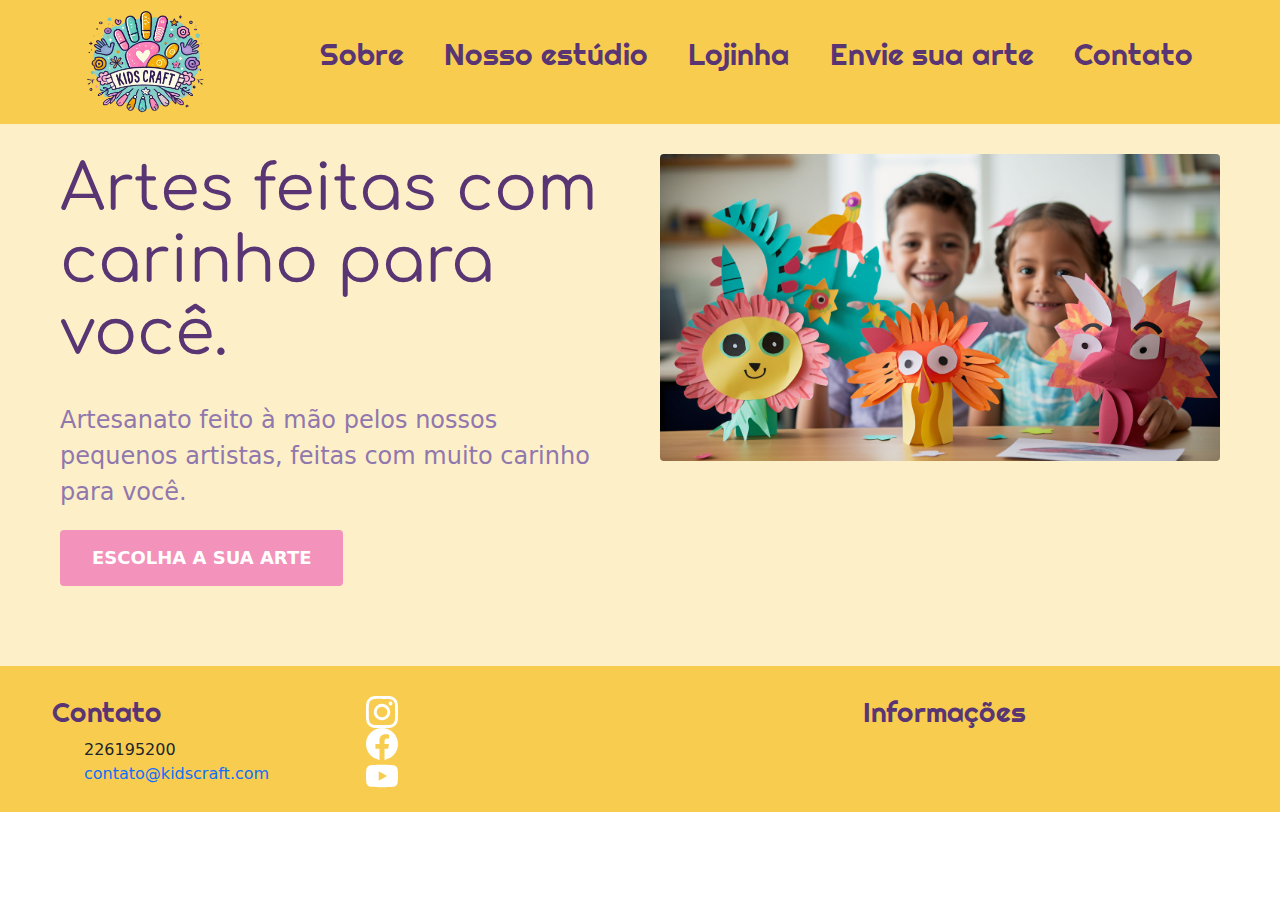
==== index.html @ 150df07a "form conf global e estilos" ====
<!DOCTYPE html>
<html lang="en">

<head>
  <meta charset="UTF-8">
  <meta name="viewport" content="width=device-width, initial-scale=1.0">
  <title>::: Kids Craft :::</title>
  <meta name="description" content="Site da Loja Kids Craft">
  <link rel="shortcut icon" href="img/favicon.ico" type="image/x-icon">
  <link rel="stylesheet" href="css/style.css">
  <!-- Fontes do google -->
  <link rel="preconnect" href="https://fonts.googleapis.com">
  <link rel="preconnect" href="https://fonts.gstatic.com" crossorigin>
  <link rel="preconnect" href="https://fonts.gstatic.com" crossorigin>
  <link href="https://fonts.googleapis.com/css2?family=Comfortaa:wght@300..700&family=Righteous&display=swap" rel="stylesheet">
  <!-- Bootstrap -->
  <link href="https://cdn.jsdelivr.net/npm/bootstrap@5.3.3/dist/css/bootstrap.min.css" rel="stylesheet" integrity="sha384-QWTKZyjpPEjISv5WaRU9OFeRpok6YctnYmDr5pNlyT2bRjXh0JMhjY6hW+ALEwIH" crossorigin="anonymous">

</head>

<body>
  <header class="header-bg">
    <div class="header">
      <a href="./">
        <img src="img/logokidscraft.png" alt="Kids Craft">
      </a>
      <nav aria-label="navegacao">
        <ul class="header-menu font-1">
          <li><a href="sobre.html">Sobre</a></li>
          <li><a href="sobre.html">Nosso estúdio</a></li>
          <li><a href="artesanatos.html">Lojinha</a></li>
          <li><a href="pedidos.html">Envie sua arte</a></li>
          <li><a href="contato.html">Contato</a></li>
        </ul>
      </nav>
    </div>
  </header>
  <main class="home-bg">
    <div class="home">
      <div class="home-conteudo">
        <h1>Artes feitas com carinho para você.</h1>
        <p>Artesanato feito à mão pelos nossos pequenos artistas, feitas com muito carinho para você.</p>
        <a href="artesanatos.html">Escolha a sua arte</a>
      </div>
      <img src="img/crafts-for-kids.jpg" alt=" Crafts by kids">
    </div>
  </main>

  <footer class="footer-bg">
    <div class="footer container">
      <!-- <img src="img/logokidscraft.png" alt="Logo KidsCraft"> -->
      <div class="footer-contato">
        <h3 class="font-1">Contato</h3>
        <ul>
          <li><a href="tel:+351226195200"></a>226195200</li>
          <li><a href="mailto:contato@kidscraft.com">contato@kidscraft.com</a></li>
        </ul>
      </div>
      <div class="footer-redes">
        <a href="#">
          <img src="img/instagram.svg" alt="Instagram">
        </a>
        <a href="#">
          <img src="img/facebook.svg" alt="Facebook">
        </a>
        <a href="#">
          <img src="img/youtube.svg" alt="youtube">
        </a>
      </div>
      <div class="footer-informações">
        <h3 class="font-1">Informações</h3>
        <nav>
          <ul>
            <li></li>
          </ul>
        </nav>
      </div>
    </div>
  </footer>
</body>

</html>
---- css/style.css ----
@import 'global/header.css';
@import 'global/global.css';
@import 'global/footer.css';

img {
  max-width: 100%;
  display: block;
  border-radius: 4px;
}

.home-bg,
.formulario-bg {
  background: #fdf0c8;
  color: #593574;
  padding-top: 30px;
}

.home,
.formulario {
  display: grid;
  /* fr ditribui o espaço que sobra */
  grid-template-columns: 6fr 6fr;
  gap: 0 40px;
  /*somar os paddings*/
  box-sizing: border-box;
  /*container de 1200px*/
  max-width: 1200px;
  padding-left: 20px;
  padding-right: 20px;
  /*itens sempre alinhados ao centro independente do tamanho da página*/
  margin-left: auto;
  margin-right: auto;
}

/*alinhando o texto ao lado da imagem da home para baixo*/
.home-conteudo {
  align-self: end;
  padding-bottom: 80px;
}

.home h1,
.formulario h1 {
  margin-bottom: 32px;
  font-size: 64px;
  line-height: 1.125;
  font-family: 'Comfortaa', serif;
  font-optical-sizing: auto;
  font-weight: 400;
  font-style: normal;
}

.home p,
.formulario p {
  margin-bottom: 20px;
  font-size: 24px;
  line-height: 1.5;
  color: #9077ad;
}

.home a,
.formulario .b-rosa {
  display: inline-block;
  padding: 16px 32px;
  background: #f392ba;
  color: #ffffff;
  border-radius: 4px;
  text-transform: uppercase;
  font-size: 18px;
  line-height: 1.33;
  font-weight: bold;
  border-style: none;
}

.home a:hover,
.formulario .b-rosa:hover {
  background: linear-gradient(#fd81b9, #df6499);
}

.contato-formulario {
  padding: 60px;
  /* box-shadow: 0 1px 2px rgba(0, 0, 0, 0.1); */
}

.contato-formulario {
  border-radius: 6px;
  background: #ffffff;
  padding: 20px;
  border: 2px solid #f392ba;
}
.formulario {
  padding-bottom: 30px;
}

@media (max-width: 800px) {
  .formulario {
    grid-template-columns: 1fr;
  }
}
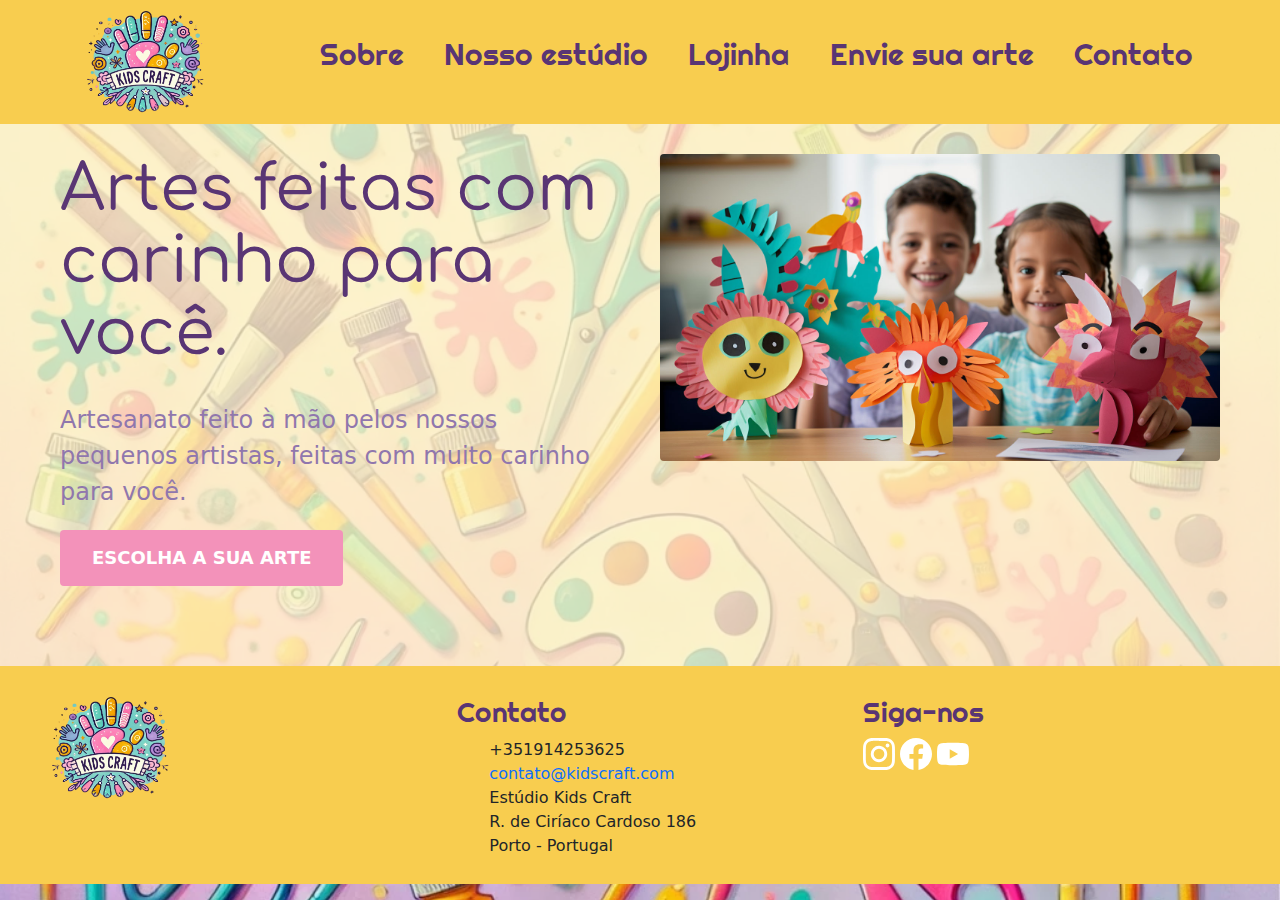
==== commit 8de6f521: "atualizacao bg e estilos" ====
--- a/index.html
+++ b/index.html
@@ -29,7 +29,7 @@
           <li><a href="sobre.html">Sobre</a></li>
           <li><a href="sobre.html">Nosso estúdio</a></li>
           <li><a href="artesanatos.html">Lojinha</a></li>
-          <li><a href="pedidos.html">Envie sua arte</a></li>
+          <li><a href="enviesuaarte.html">Envie sua arte</a></li>
           <li><a href="contato.html">Contato</a></li>
         </ul>
       </nav>
@@ -48,32 +48,33 @@
 
   <footer class="footer-bg">
     <div class="footer container">
-      <!-- <img src="img/logokidscraft.png" alt="Logo KidsCraft"> -->
+      <a href="./">
+        <img src="img/logokidscraft.png" alt="Kids Craft">
+      </a>
       <div class="footer-contato">
         <h3 class="font-1">Contato</h3>
         <ul>
-          <li><a href="tel:+351226195200"></a>226195200</li>
+          <li><a href="tel:+351226195200"></a>+351914253625</li>
           <li><a href="mailto:contato@kidscraft.com">contato@kidscraft.com</a></li>
+          <li>Estúdio Kids Craft</li>
+          <li>R. de Ciríaco Cardoso 186</li>
+          <li>Porto - Portugal</li>
         </ul>
       </div>
-      <div class="footer-redes">
-        <a href="#">
-          <img src="img/instagram.svg" alt="Instagram">
-        </a>
-        <a href="#">
-          <img src="img/facebook.svg" alt="Facebook">
-        </a>
-        <a href="#">
-          <img src="img/youtube.svg" alt="youtube">
-        </a>
-      </div>
+
       <div class="footer-informações">
-        <h3 class="font-1">Informações</h3>
-        <nav>
-          <ul>
-            <li></li>
-          </ul>
-        </nav>
+        <h3 class="font-1">Siga-nos</h3>
+        <div class="footer-redes">
+          <a href="#">
+            <img src="img/instagram.svg" alt="Instagram">
+          </a>
+          <a href="#">
+            <img src="img/facebook.svg" alt="Facebook">
+          </a>
+          <a href="#">
+            <img src="img/youtube.svg" alt="youtube">
+          </a>
+        </div>
       </div>
     </div>
   </footer>
--- a/css/style.css
+++ b/css/style.css
@@ -2,7 +2,13 @@
 @import 'global/global.css';
 @import 'global/footer.css';
 
-img {
+.footer .container img {
+  width: 117px;
+  height: 104px;
+}
+
+.home img,
+.formulario-conteudo img {
   max-width: 100%;
   display: block;
   border-radius: 4px;
@@ -10,7 +16,9 @@
 
 .home-bg,
 .formulario-bg {
-  background: #fdf0c8;
+  /* background: #fdf0c8; */
+  background-color: rgba(253, 240, 200, 0.8);
+  /* background: url(/img/bgs/bg-body.png) ; */
   color: #593574;
   padding-top: 30px;
 }
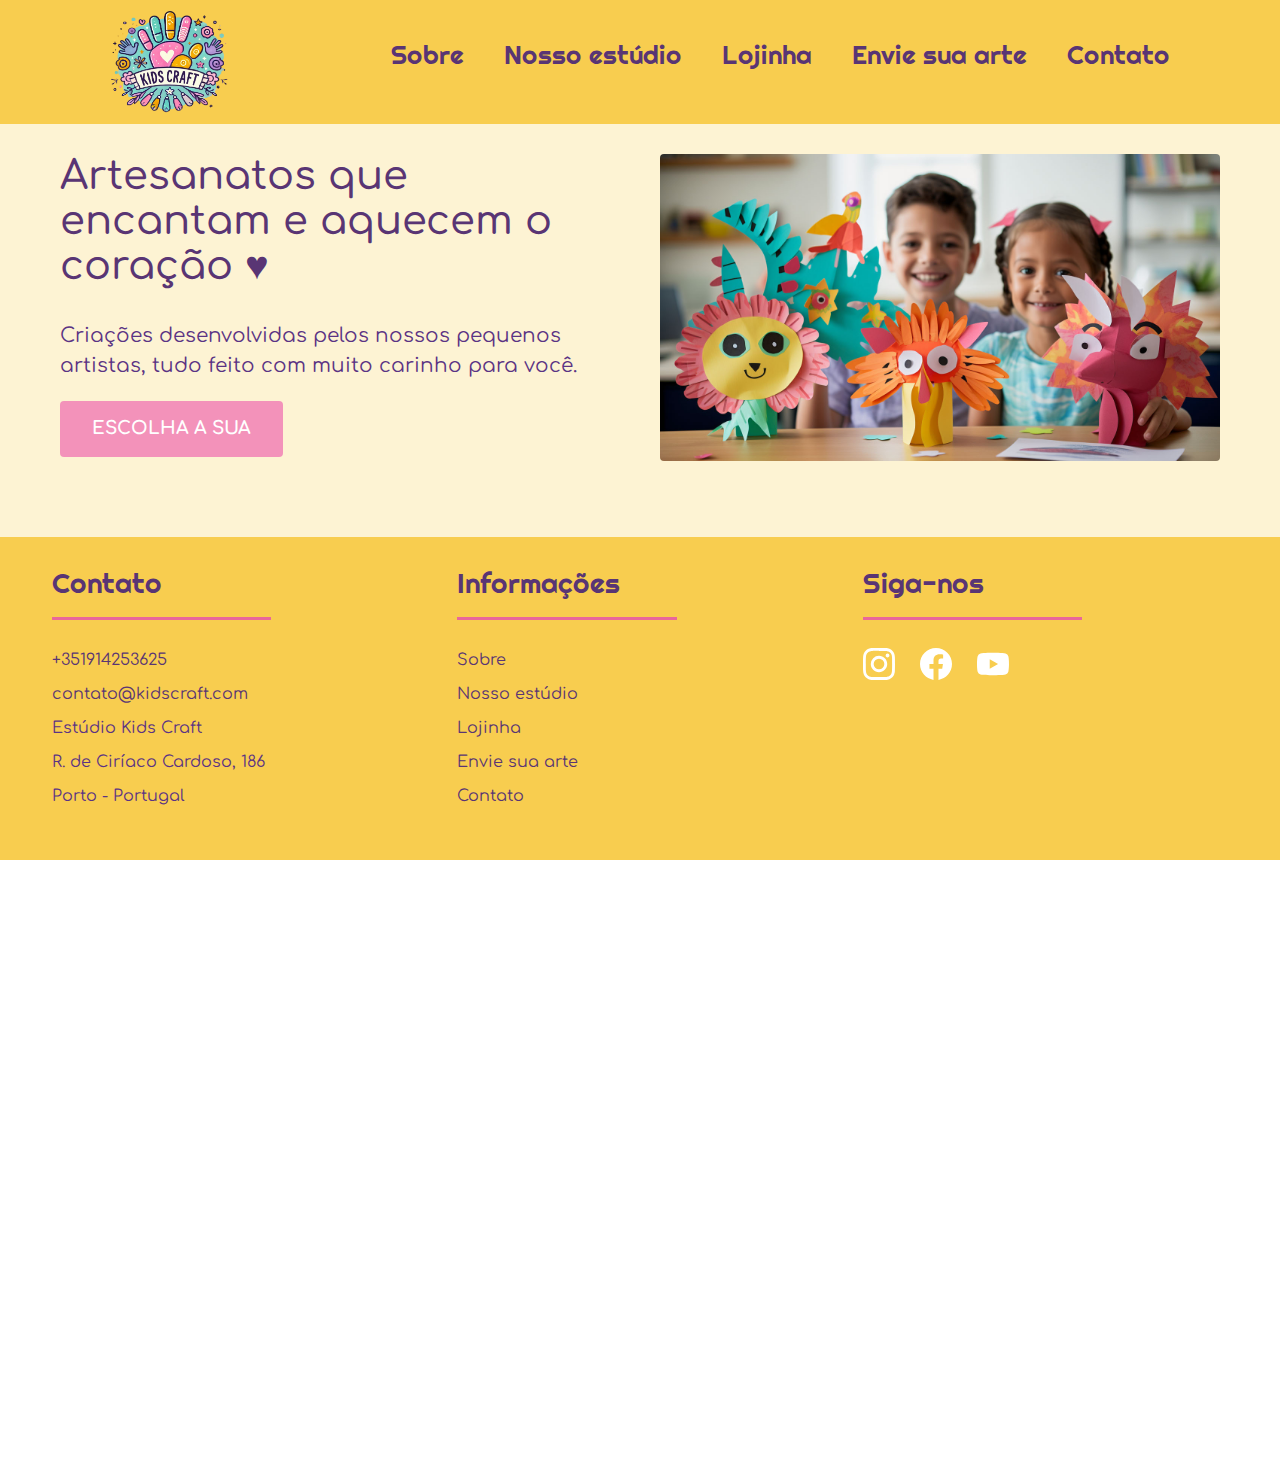
==== commit 03d42818: "footer e estilos" ====
--- a/index.html
+++ b/index.html
@@ -25,7 +25,7 @@
         <img src="img/logokidscraft.png" alt="Kids Craft">
       </a>
       <nav aria-label="navegacao">
-        <ul class="header-menu font-1">
+        <ul class="header-menu font-1 color-1">
           <li><a href="sobre.html">Sobre</a></li>
           <li><a href="sobre.html">Nosso estúdio</a></li>
           <li><a href="artesanatos.html">Lojinha</a></li>
@@ -37,44 +37,52 @@
   </header>
   <main class="home-bg">
     <div class="home">
-      <div class="home-conteudo">
-        <h1>Artes feitas com carinho para você.</h1>
-        <p>Artesanato feito à mão pelos nossos pequenos artistas, feitas com muito carinho para você.</p>
-        <a href="artesanatos.html">Escolha a sua arte</a>
+      <div class="home-conteudo font-2">
+        <h1 class="color-1">Artesanatos que encantam e aquecem o coração &#9829;</h1>
+        <p>Criações desenvolvidas pelos nossos pequenos artistas, tudo feito com muito carinho para você.</p>
+        <a href="artesanatos.html" class="b-rosa">Escolha a sua</a>
       </div>
-      <img src="img/crafts-for-kids.jpg" alt=" Crafts by kids">
+      <img src="img/crafts-for-kids.jpg" alt="Crafts by kids">
     </div>
   </main>
 
   <footer class="footer-bg">
-    <div class="footer container">
-      <a href="./">
-        <img src="img/logokidscraft.png" alt="Kids Craft">
-      </a>
+    <div class="footer container color-1">
       <div class="footer-contato">
         <h3 class="font-1">Contato</h3>
-        <ul>
-          <li><a href="tel:+351226195200"></a>+351914253625</li>
+        <ul class="font-2 color-2">
+          <li><a href="tel:+351914253625">+351914253625</a></li>
           <li><a href="mailto:contato@kidscraft.com">contato@kidscraft.com</a></li>
           <li>Estúdio Kids Craft</li>
-          <li>R. de Ciríaco Cardoso 186</li>
+          <li>R. de Ciríaco Cardoso, 186</li>
           <li>Porto - Portugal</li>
         </ul>
       </div>
-
       <div class="footer-informações">
+        <h3 class="font-1">Informações</h3>
+        <nav>
+          <ul class="font-2">
+            <li><a href="sobre.html">Sobre</a></li>
+            <li><a href="sobre.html">Nosso estúdio</a></li>
+            <li><a href="artesanatos.html">Lojinha</a></li>
+            <li><a href="enviesuaarte.html">Envie sua arte</a></li>
+            <li><a href="contato.html">Contato</a></li>
+          </ul>
+        </nav>
+      </div>
+      <div class="footer-redes">
         <h3 class="font-1">Siga-nos</h3>
-        <div class="footer-redes">
-          <a href="#">
-            <img src="img/instagram.svg" alt="Instagram">
-          </a>
-          <a href="#">
-            <img src="img/facebook.svg" alt="Facebook">
-          </a>
-          <a href="#">
-            <img src="img/youtube.svg" alt="youtube">
-          </a>
-        </div>
+        <ul>
+          <li><a href="#">
+              <img src="img/instagram.svg" alt="Instagram">
+            </a></li>
+          <li><a href="#">
+              <img src="img/facebook.svg" alt="Facebook">
+            </a></li>
+          <li><a href="#">
+              <img src="img/youtube.svg" alt="youtube">
+            </a></li>
+        </ul>
       </div>
     </div>
   </footer>
--- a/css/style.css
+++ b/css/style.css
@@ -1,11 +1,6 @@
 @import 'global/header.css';
 @import 'global/global.css';
 @import 'global/footer.css';
-
-.footer .container img {
-  width: 117px;
-  height: 104px;
-}
 
 .home img,
 .formulario-conteudo img {
@@ -19,7 +14,6 @@
   /* background: #fdf0c8; */
   background-color: rgba(253, 240, 200, 0.8);
   /* background: url(/img/bgs/bg-body.png) ; */
-  color: #593574;
   padding-top: 30px;
 }
 
@@ -49,28 +43,23 @@
 .home h1,
 .formulario h1 {
   margin-bottom: 32px;
-  font-size: 64px;
+  font-size: 40px;
   line-height: 1.125;
-  font-family: 'Comfortaa', serif;
-  font-optical-sizing: auto;
-  font-weight: 400;
-  font-style: normal;
 }
 
 .home p,
 .formulario p {
   margin-bottom: 20px;
-  font-size: 24px;
+  font-size: 20px;
   line-height: 1.5;
-  color: #9077ad;
 }
 
-.home a,
+.home .b-rosa,
 .formulario .b-rosa {
   display: inline-block;
   padding: 16px 32px;
   background: #f392ba;
-  color: #ffffff;
+  color: #ffffff !important;
   border-radius: 4px;
   text-transform: uppercase;
   font-size: 18px;
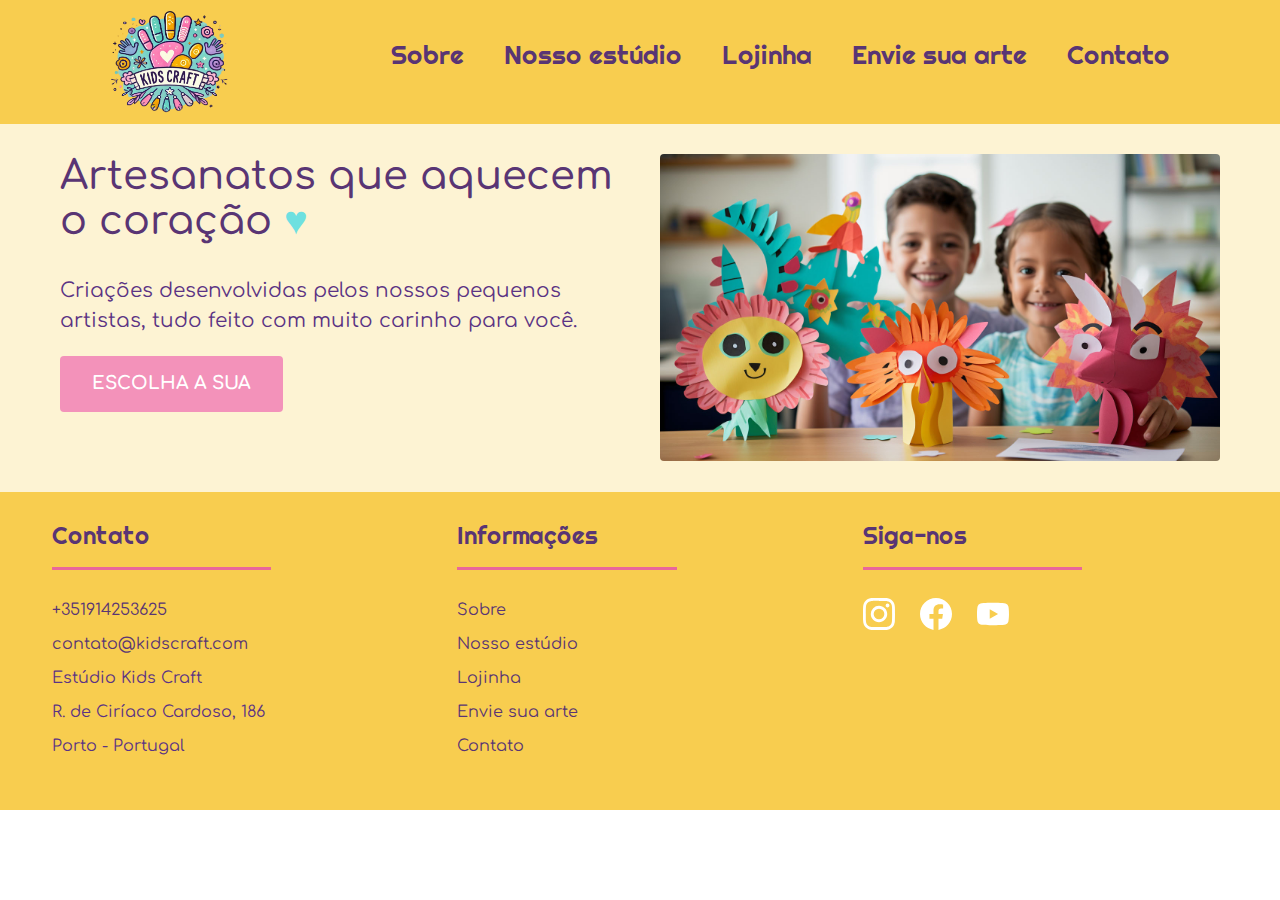
==== commit 88d03c2c: "responsividade e estilos" ====
--- a/index.html
+++ b/index.html
@@ -38,7 +38,7 @@
   <main class="home-bg">
     <div class="home">
       <div class="home-conteudo font-2">
-        <h1 class="color-1">Artesanatos que encantam e aquecem o coração &#9829;</h1>
+        <h1 class="color-1">Artesanatos que aquecem o coração <span> &#9829; </span></h1>
         <p>Criações desenvolvidas pelos nossos pequenos artistas, tudo feito com muito carinho para você.</p>
         <a href="artesanatos.html" class="b-rosa">Escolha a sua</a>
       </div>
--- a/css/style.css
+++ b/css/style.css
@@ -75,7 +75,6 @@
 
 .contato-formulario {
   padding: 60px;
-  /* box-shadow: 0 1px 2px rgba(0, 0, 0, 0.1); */
 }
 
 .contato-formulario {
@@ -88,8 +87,30 @@
   padding-bottom: 30px;
 }
 
+@media (max-width: 1200px) {
+  .home h1,
+  .formulario h1 {
+    font-size: 30px;
+  }
+
+  .home .b-rosa,
+  .formulario .b-rosa {
+    padding: 12px 16px;
+    font-size: 16px;
+  }
+}
+
 @media (max-width: 800px) {
+  .home,
   .formulario {
     grid-template-columns: 1fr;
   }
+  .home h1,
+  .formulario h1 {
+    font-size: 24px;
+  }
+  .home,
+  .home-conteudo {
+    padding-bottom: 50px;
+  }
 }
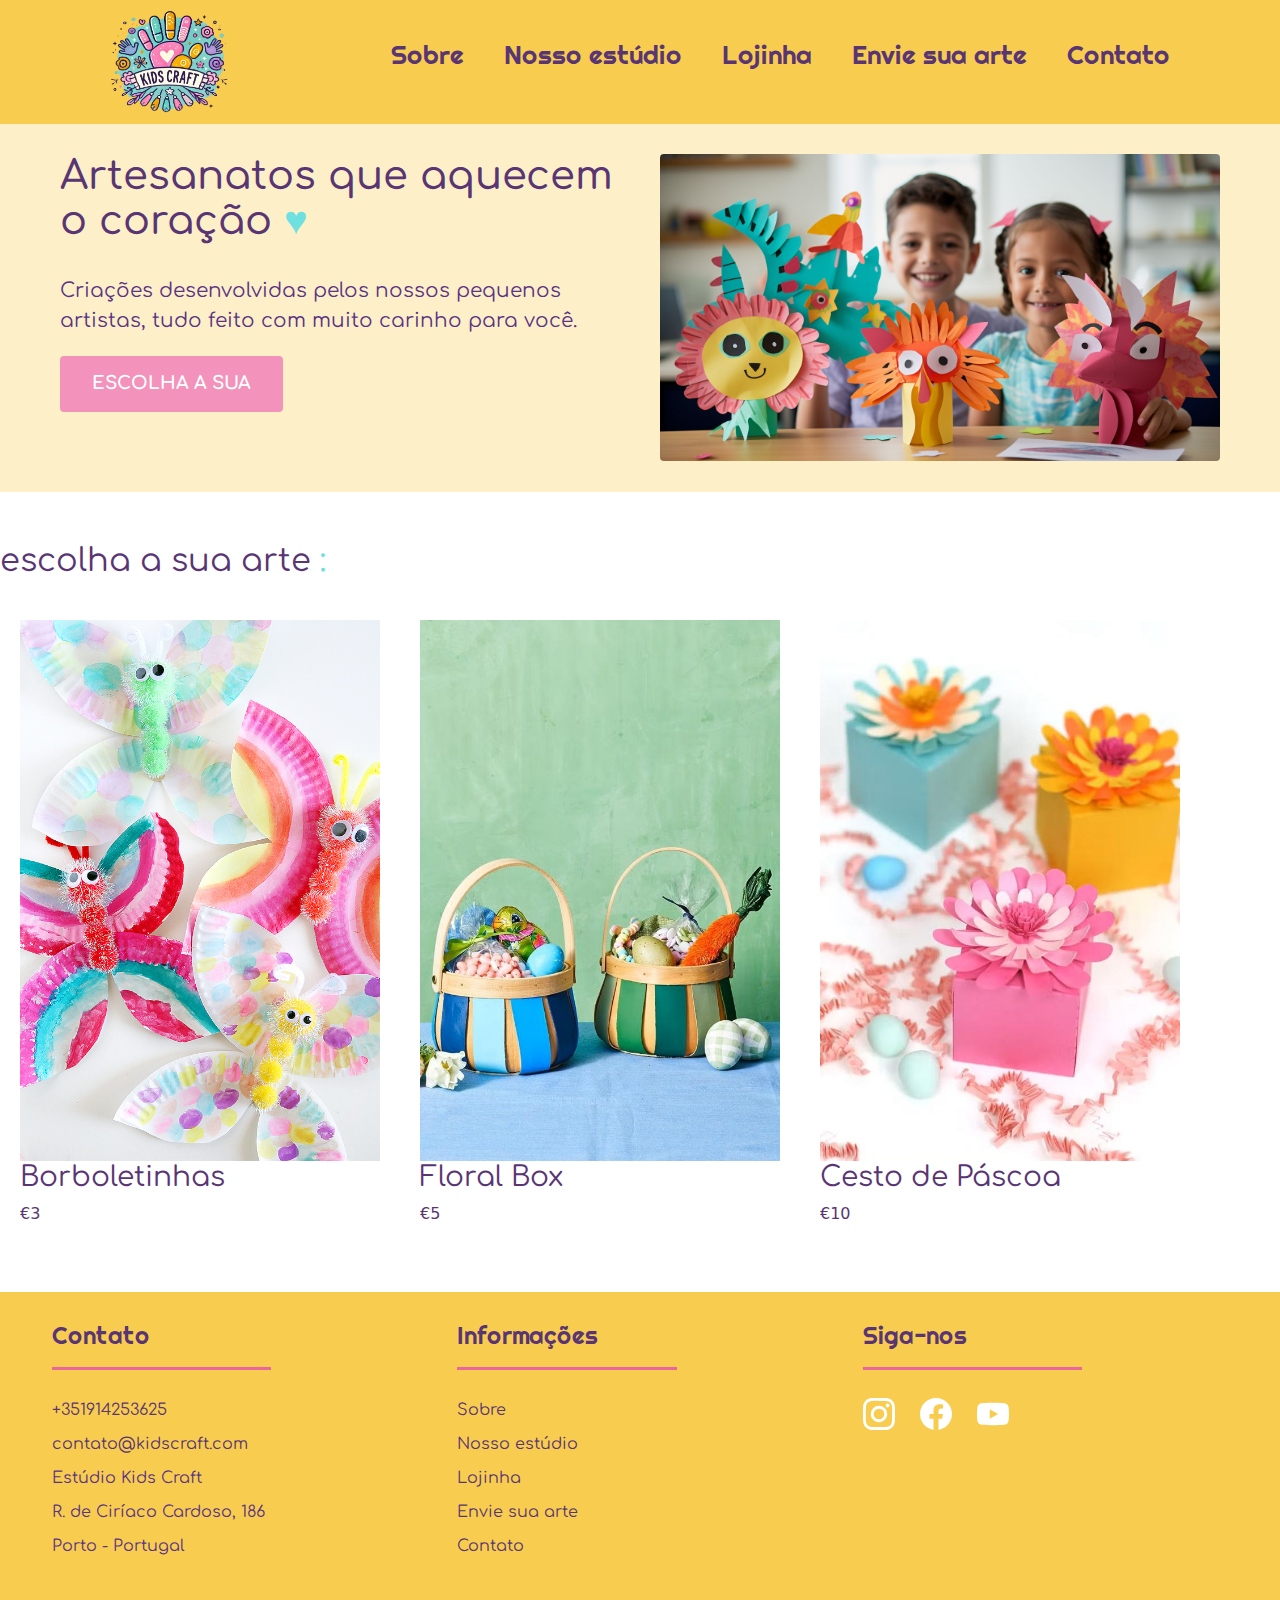
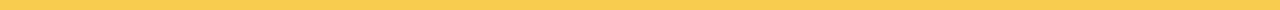
==== commit abae1f27: "lista de artesanatos home e estilos" ====
--- a/index.html
+++ b/index.html
@@ -38,13 +38,44 @@
   <main class="home-bg">
     <div class="home">
       <div class="home-conteudo font-2">
-        <h1 class="color-1">Artesanatos que aquecem o coração <span> &#9829; </span></h1>
+        <h1 class="color-1">Artesanatos que aquecem o coração <span class="col-blue"> &#9829; </span></h1>
         <p>Criações desenvolvidas pelos nossos pequenos artistas, tudo feito com muito carinho para você.</p>
         <a href="artesanatos.html" class="b-rosa">Escolha a sua</a>
       </div>
       <img src="img/crafts-for-kids.jpg" alt="Crafts by kids">
     </div>
   </main>
+
+
+  <article class="artesanatos-lista">
+    <h2 class="font-2 color-1">escolha a sua arte<span class="col-blue"> :</span></h2>
+    <ul>
+      <li>
+        <a href="lojinha.html">
+          <img src="img/arte-home1.jpg" alt="Borboletas Coloridas">
+          <h3 class="font-2 color-1">Borboletinhas</h3>
+          <span class="color-1">€3</span>
+        </a>
+      </li>
+      <li>
+        <a href="lojinha.html">
+          <img src="img/arte-home2_resized.jpg" alt="Floral Box">
+          <h3 class="font-2 color-1">Floral Box</h3>
+          <span class="color-1">€5</span>
+        </a>
+      </li>
+      <li>
+        <a href="lojinha.html">
+          <img src="img/arte-home3_resized.jpg" alt="Cesto de Páscoa">
+          <h3 class="font-2 color-1">Cesto de Páscoa</h3>
+          <span class="color-1">€10</span>
+        </a>
+      </li>
+
+    </ul>
+  </article>
+
+
 
   <footer class="footer-bg">
     <div class="footer container color-1">
--- a/css/style.css
+++ b/css/style.css
@@ -1,6 +1,7 @@
-@import 'global/header.css';
-@import 'global/global.css';
-@import 'global/footer.css';
+@import 'header.css';
+@import 'global.css';
+@import 'footer.css';
+@import 'artesanatos.css';
 
 .home img,
 .formulario-conteudo img {
@@ -11,9 +12,8 @@
 
 .home-bg,
 .formulario-bg {
-  /* background: #fdf0c8; */
-  background-color: rgba(253, 240, 200, 0.8);
-  /* background: url(/img/bgs/bg-body.png) ; */
+  background: #fdf0c8;
+  /* background-color: rgba(253, 240, 200, 0.5); */
   padding-top: 30px;
 }
 
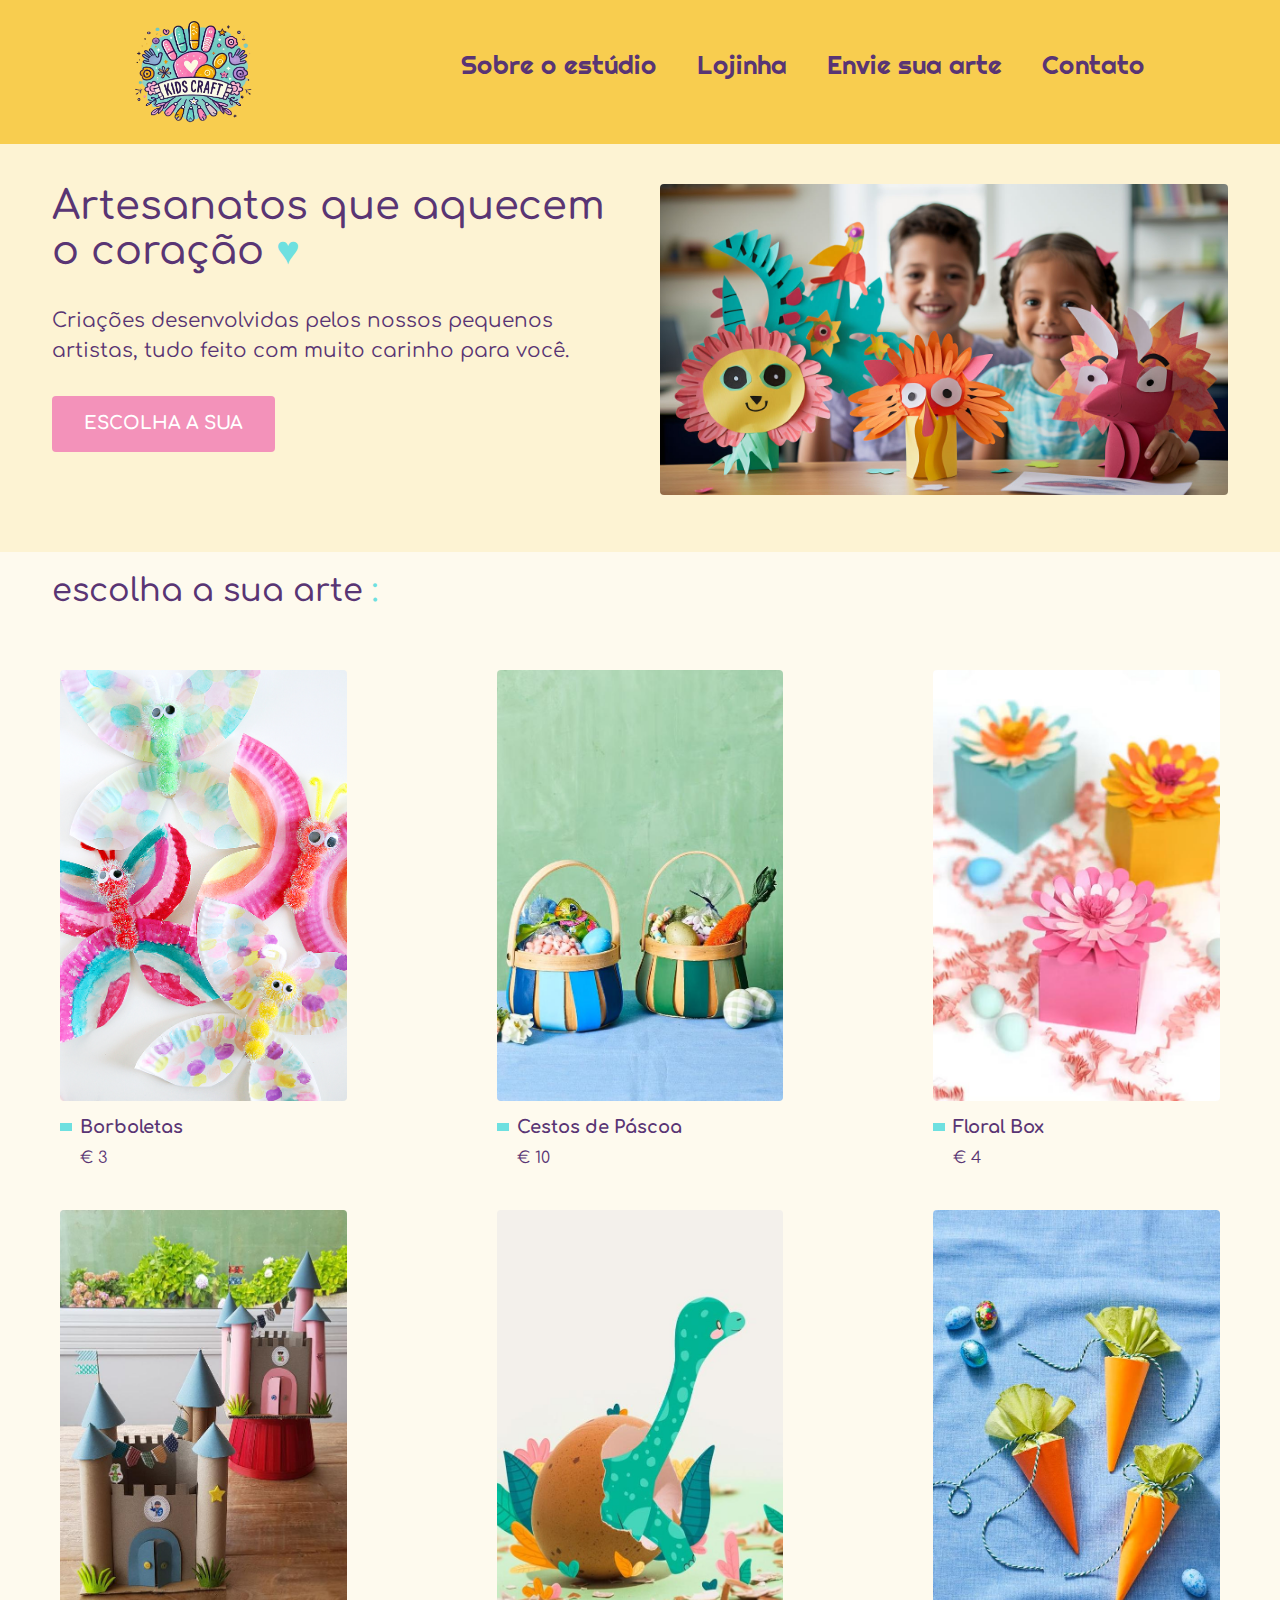
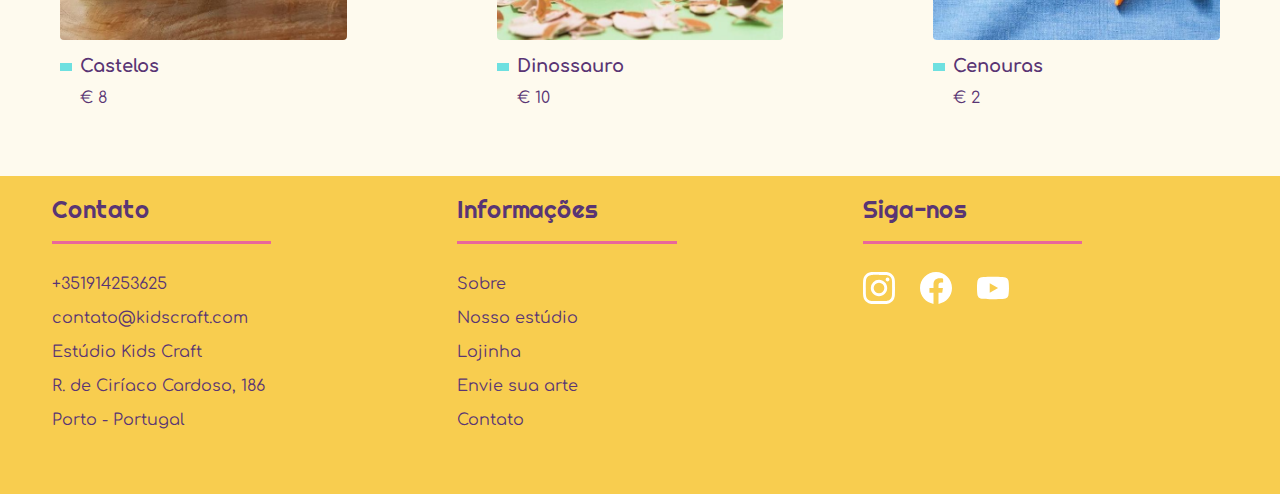
==== commit 62fff1ab: "paginas internas e estilos" ====
--- a/index.html
+++ b/index.html
@@ -4,8 +4,8 @@
 <head>
   <meta charset="UTF-8">
   <meta name="viewport" content="width=device-width, initial-scale=1.0">
-  <title>::: Kids Craft :::</title>
-  <meta name="description" content="Site da Loja Kids Craft">
+  <title>:: Kids Craft ::</title>
+  <meta name="description" content="Site do estúdio Kids Craft">
   <link rel="shortcut icon" href="img/favicon.ico" type="image/x-icon">
   <link rel="stylesheet" href="css/style.css">
   <!-- Fontes do google -->
@@ -13,21 +13,20 @@
   <link rel="preconnect" href="https://fonts.gstatic.com" crossorigin>
   <link rel="preconnect" href="https://fonts.gstatic.com" crossorigin>
   <link href="https://fonts.googleapis.com/css2?family=Comfortaa:wght@300..700&family=Righteous&display=swap" rel="stylesheet">
+
   <!-- Bootstrap -->
   <link href="https://cdn.jsdelivr.net/npm/bootstrap@5.3.3/dist/css/bootstrap.min.css" rel="stylesheet" integrity="sha384-QWTKZyjpPEjISv5WaRU9OFeRpok6YctnYmDr5pNlyT2bRjXh0JMhjY6hW+ALEwIH" crossorigin="anonymous">
-
 </head>
 
 <body>
   <header class="header-bg">
-    <div class="header">
+    <div class="header container">
       <a href="./">
         <img src="img/logokidscraft.png" alt="Kids Craft">
       </a>
       <nav aria-label="navegacao">
         <ul class="header-menu font-1 color-1">
-          <li><a href="sobre.html">Sobre</a></li>
-          <li><a href="sobre.html">Nosso estúdio</a></li>
+          <li><a href="sobre.html">Sobre o estúdio</a></li>
           <li><a href="artesanatos.html">Lojinha</a></li>
           <li><a href="enviesuaarte.html">Envie sua arte</a></li>
           <li><a href="contato.html">Contato</a></li>
@@ -36,39 +35,59 @@
     </div>
   </header>
   <main class="home-bg">
-    <div class="home">
+    <div class="home container">
       <div class="home-conteudo font-2">
         <h1 class="color-1">Artesanatos que aquecem o coração <span class="col-blue"> &#9829; </span></h1>
         <p>Criações desenvolvidas pelos nossos pequenos artistas, tudo feito com muito carinho para você.</p>
         <a href="artesanatos.html" class="b-rosa">Escolha a sua</a>
       </div>
-      <img src="img/crafts-for-kids.jpg" alt="Crafts by kids">
+      <img src="img/img-container-home.jpg" alt="Crafts by kids">
     </div>
   </main>
 
-
-  <article class="artesanatos-lista">
-    <h2 class="font-2 color-1">escolha a sua arte<span class="col-blue"> :</span></h2>
+  <article class="artesanatos-lista font-2 color-1">
+    <h2 class="container">escolha a sua arte<span class="col-blue"> :</span></h2>
     <ul>
       <li>
         <a href="lojinha.html">
-          <img src="img/arte-home1.jpg" alt="Borboletas Coloridas">
-          <h3 class="font-2 color-1">Borboletinhas</h3>
-          <span class="color-1">€3</span>
+          <img src="img/img-arte1.jpg" alt="Borboletas Coloridas">
+          <h3 class="font-2 color-1">Borboletas</h3>
+          <span class="color-1">€ 3</span>
         </a>
       </li>
       <li>
         <a href="lojinha.html">
-          <img src="img/arte-home2_resized.jpg" alt="Floral Box">
-          <h3 class="font-2 color-1">Floral Box</h3>
-          <span class="color-1">€5</span>
+          <img src="img/img-arte2.jpg" alt="Cestos de Páscoa">
+          <h3 class="font-2 color-1">Cestos de Páscoa</h3>
+          <span class="color-1">€ 10</span>
         </a>
       </li>
       <li>
         <a href="lojinha.html">
-          <img src="img/arte-home3_resized.jpg" alt="Cesto de Páscoa">
-          <h3 class="font-2 color-1">Cesto de Páscoa</h3>
-          <span class="color-1">€10</span>
+          <img src="img/img-arte3.jpg" alt="Floral Box">
+          <h3 class="font-2 color-1">Floral Box</h3>
+          <span class="color-1">€ 4</span>
+        </a>
+      </li>
+      <li>
+        <a href="lojinha.html">
+          <img src="img/img-arte4.jpg" alt="Castelos">
+          <h3 class="font-2 color-1">Castelos</h3>
+          <span class="color-1">€ 8</span>
+        </a>
+      </li>
+      <li>
+        <a href="lojinha.html">
+          <img src="img/img-arte5.jpg" alt="Dinossauro">
+          <h3 class="font-2 color-1">Dinossauro</h3>
+          <span class="color-1">€ 10</span>
+        </a>
+      </li>
+      <li>
+        <a href="lojinha.html">
+          <img src="img/img-arte6.jpg" alt="Cenouras">
+          <h3 class="font-2 color-1">Cenouras</h3>
+          <span class="color-1">€ 2</span>
         </a>
       </li>
 
@@ -81,7 +100,7 @@
     <div class="footer container color-1">
       <div class="footer-contato">
         <h3 class="font-1">Contato</h3>
-        <ul class="font-2 color-2">
+        <ul class="font-2">
           <li><a href="tel:+351914253625">+351914253625</a></li>
           <li><a href="mailto:contato@kidscraft.com">contato@kidscraft.com</a></li>
           <li>Estúdio Kids Craft</li>
--- a/css/style.css
+++ b/css/style.css
@@ -2,19 +2,19 @@
 @import 'global.css';
 @import 'footer.css';
 @import 'artesanatos.css';
+@import 'componentes.css';
 
-.home img,
-.formulario-conteudo img {
-  max-width: 100%;
-  display: block;
-  border-radius: 4px;
+.home-bg,
+.formulario-bg,
+.titulo-bg {
+  /*background: #fdf0c8; */
+  background: rgba(253, 240, 200, 0.8);
+  padding-top: 20px;
 }
 
-.home-bg,
-.formulario-bg {
-  background: #fdf0c8;
-  /* background-color: rgba(253, 240, 200, 0.5); */
-  padding-top: 30px;
+.sobre {
+  background: rgba(253, 240, 200, 0.3);
+  padding: 0 20px;
 }
 
 .home,
@@ -23,15 +23,6 @@
   /* fr ditribui o espaço que sobra */
   grid-template-columns: 6fr 6fr;
   gap: 0 40px;
-  /*somar os paddings*/
-  box-sizing: border-box;
-  /*container de 1200px*/
-  max-width: 1200px;
-  padding-left: 20px;
-  padding-right: 20px;
-  /*itens sempre alinhados ao centro independente do tamanho da página*/
-  margin-left: auto;
-  margin-right: auto;
 }
 
 /*alinhando o texto ao lado da imagem da home para baixo*/
@@ -40,37 +31,11 @@
   padding-bottom: 80px;
 }
 
-.home h1,
-.formulario h1 {
-  margin-bottom: 32px;
-  font-size: 40px;
-  line-height: 1.125;
-}
-
 .home p,
 .formulario p {
-  margin-bottom: 20px;
+  margin-bottom: 30px;
   font-size: 20px;
   line-height: 1.5;
-}
-
-.home .b-rosa,
-.formulario .b-rosa {
-  display: inline-block;
-  padding: 16px 32px;
-  background: #f392ba;
-  color: #ffffff !important;
-  border-radius: 4px;
-  text-transform: uppercase;
-  font-size: 18px;
-  line-height: 1.33;
-  font-weight: bold;
-  border-style: none;
-}
-
-.home a:hover,
-.formulario .b-rosa:hover {
-  background: linear-gradient(#fd81b9, #df6499);
 }
 
 .contato-formulario {
@@ -87,19 +52,6 @@
   padding-bottom: 30px;
 }
 
-@media (max-width: 1200px) {
-  .home h1,
-  .formulario h1 {
-    font-size: 30px;
-  }
-
-  .home .b-rosa,
-  .formulario .b-rosa {
-    padding: 12px 16px;
-    font-size: 16px;
-  }
-}
-
 @media (max-width: 800px) {
   .home,
   .formulario {
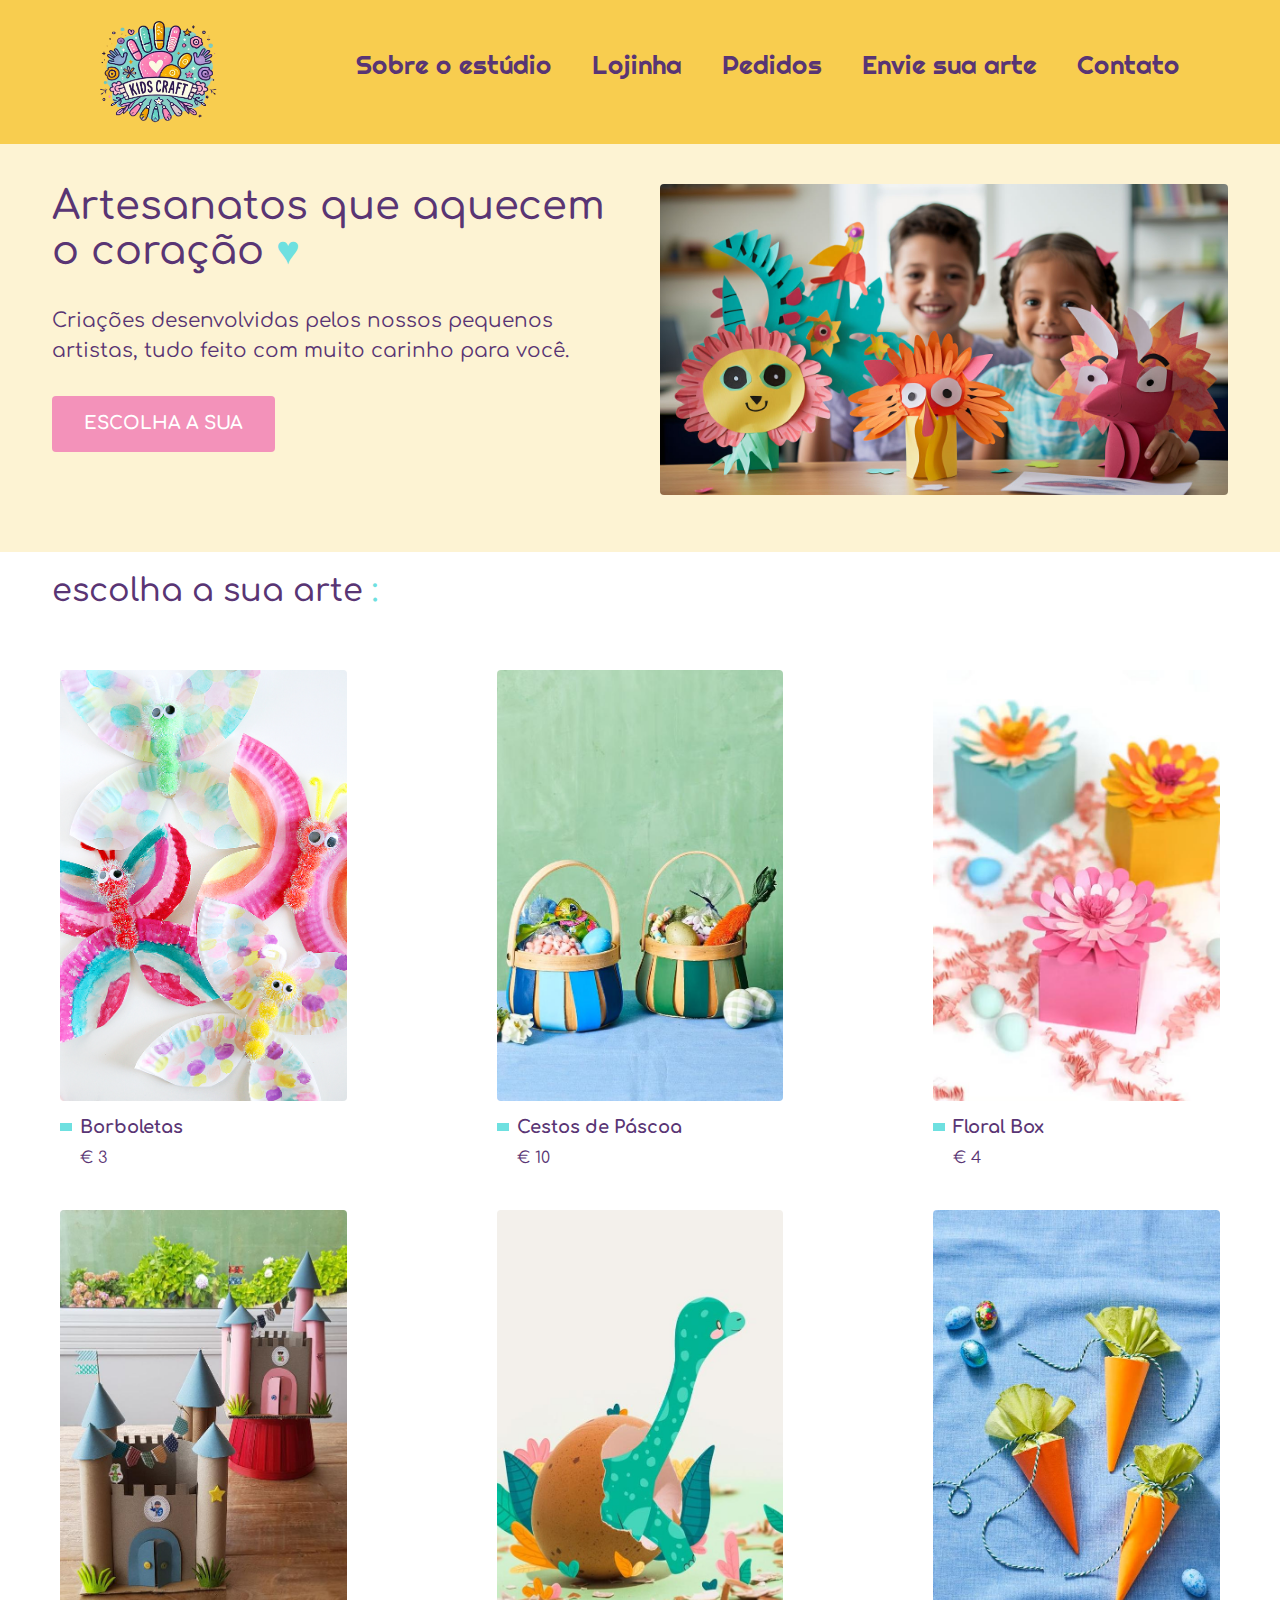
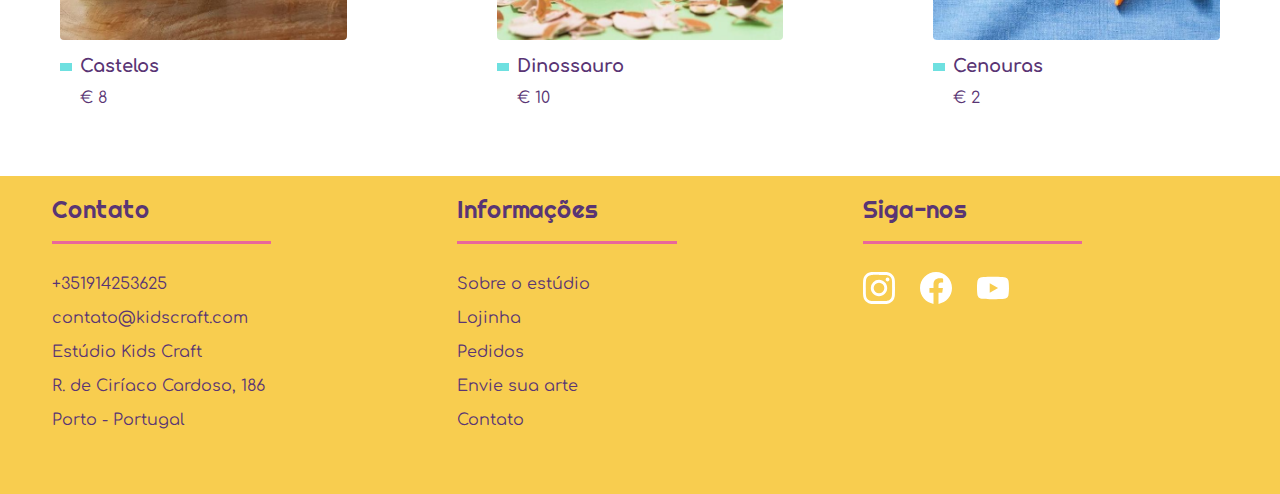
==== commit e2fc6fb8: "correcoes finais, pagina sobre, links corrigidos" ====
--- a/index.html
+++ b/index.html
@@ -5,7 +5,7 @@
   <meta charset="UTF-8">
   <meta name="viewport" content="width=device-width, initial-scale=1.0">
   <title>:: Kids Craft ::</title>
-  <meta name="description" content="Site do estúdio Kids Craft">
+  <meta name="description" content="Site do Estúdio Kids Craft">
   <link rel="shortcut icon" href="img/favicon.ico" type="image/x-icon">
   <link rel="stylesheet" href="css/style.css">
   <!-- Fontes do google -->
@@ -27,75 +27,74 @@
       <nav aria-label="navegacao">
         <ul class="header-menu font-1 color-1">
           <li><a href="sobre.html">Sobre o estúdio</a></li>
-          <li><a href="artesanatos.html">Lojinha</a></li>
+          <li><a href="lojinha.html">Lojinha</a></li>
+          <li><a href="pedidos.html">Pedidos</a></li>
           <li><a href="enviesuaarte.html">Envie sua arte</a></li>
           <li><a href="contato.html">Contato</a></li>
         </ul>
       </nav>
     </div>
   </header>
-  <main class="home-bg">
-    <div class="home container">
-      <div class="home-conteudo font-2">
-        <h1 class="color-1">Artesanatos que aquecem o coração <span class="col-blue"> &#9829; </span></h1>
-        <p>Criações desenvolvidas pelos nossos pequenos artistas, tudo feito com muito carinho para você.</p>
-        <a href="artesanatos.html" class="b-rosa">Escolha a sua</a>
+  <main>
+    <div class="home-bg">
+      <div class="home container">
+        <div class="home-conteudo font-2">
+          <h1 class="color-1">Artesanatos que aquecem o coração <span class="col-blue"> &#9829; </span></h1>
+          <p>Criações desenvolvidas pelos nossos pequenos artistas, tudo feito com muito carinho para você.</p>
+          <a href="lojinha.html" class="b-rosa">Escolha a sua</a>
+        </div>
+        <img src="img/img-container-home.jpg" alt="Crafts by kids">
       </div>
-      <img src="img/img-container-home.jpg" alt="Crafts by kids">
     </div>
+    <article class="artesanatos-lista font-2 color-1">
+      <h2 class="container">escolha a sua arte<span class="col-blue"> :</span></h2>
+      <ul>
+        <li>
+          <a href="lojinha.html">
+            <img src="img/img-arte1-borboletas.jpg" alt="Borboletas Coloridas">
+            <h3 class="font-2 color-1">Borboletas</h3>
+            <span class="color-1">€ 3</span>
+          </a>
+        </li>
+        <li>
+          <a href="lojinha.html">
+            <img src="img/img-arte2-cestospascoa.jpg" alt="Cestos de Páscoa">
+            <h3 class="font-2 color-1">Cestos de Páscoa</h3>
+            <span class="color-1">€ 10</span>
+          </a>
+        </li>
+        <li>
+          <a href="lojinha.html">
+            <img src="img/img-arte3-floralbox.jpg" alt="Floral Box">
+            <h3 class="font-2 color-1">Floral Box</h3>
+            <span class="color-1">€ 4</span>
+          </a>
+        </li>
+        <li>
+          <a href="lojinha.html">
+            <img src="img/img-arte4-castelos.jpg" alt="Castelos">
+            <h3 class="font-2 color-1">Castelos</h3>
+            <span class="color-1">€ 8</span>
+          </a>
+        </li>
+        <li>
+          <a href="lojinha.html">
+            <img src="img/img-arte5-dino.jpg" alt="Dinossauro">
+            <h3 class="font-2 color-1">Dinossauro</h3>
+            <span class="color-1">€ 10</span>
+          </a>
+        </li>
+        <li>
+          <a href="lojinha.html">
+            <img src="img/img-arte6-cenouras.jpg" alt="Cenouras">
+            <h3 class="font-2 color-1">Cenouras</h3>
+            <span class="color-1">€ 2</span>
+          </a>
+        </li>
+
+      </ul>
+    </article>
   </main>
-
-  <article class="artesanatos-lista font-2 color-1">
-    <h2 class="container">escolha a sua arte<span class="col-blue"> :</span></h2>
-    <ul>
-      <li>
-        <a href="lojinha.html">
-          <img src="img/img-arte1.jpg" alt="Borboletas Coloridas">
-          <h3 class="font-2 color-1">Borboletas</h3>
-          <span class="color-1">€ 3</span>
-        </a>
-      </li>
-      <li>
-        <a href="lojinha.html">
-          <img src="img/img-arte2.jpg" alt="Cestos de Páscoa">
-          <h3 class="font-2 color-1">Cestos de Páscoa</h3>
-          <span class="color-1">€ 10</span>
-        </a>
-      </li>
-      <li>
-        <a href="lojinha.html">
-          <img src="img/img-arte3.jpg" alt="Floral Box">
-          <h3 class="font-2 color-1">Floral Box</h3>
-          <span class="color-1">€ 4</span>
-        </a>
-      </li>
-      <li>
-        <a href="lojinha.html">
-          <img src="img/img-arte4.jpg" alt="Castelos">
-          <h3 class="font-2 color-1">Castelos</h3>
-          <span class="color-1">€ 8</span>
-        </a>
-      </li>
-      <li>
-        <a href="lojinha.html">
-          <img src="img/img-arte5.jpg" alt="Dinossauro">
-          <h3 class="font-2 color-1">Dinossauro</h3>
-          <span class="color-1">€ 10</span>
-        </a>
-      </li>
-      <li>
-        <a href="lojinha.html">
-          <img src="img/img-arte6.jpg" alt="Cenouras">
-          <h3 class="font-2 color-1">Cenouras</h3>
-          <span class="color-1">€ 2</span>
-        </a>
-      </li>
-
-    </ul>
-  </article>
-
-
-
   <footer class="footer-bg">
     <div class="footer container color-1">
       <div class="footer-contato">
@@ -112,9 +111,9 @@
         <h3 class="font-1">Informações</h3>
         <nav>
           <ul class="font-2">
-            <li><a href="sobre.html">Sobre</a></li>
-            <li><a href="sobre.html">Nosso estúdio</a></li>
-            <li><a href="artesanatos.html">Lojinha</a></li>
+            <li><a href="sobre.html">Sobre o estúdio</a></li>
+            <li><a href="lojinha.html">Lojinha</a></li>
+            <li><a href="pedidos.html">Pedidos</a></li>
             <li><a href="enviesuaarte.html">Envie sua arte</a></li>
             <li><a href="contato.html">Contato</a></li>
           </ul>
@@ -123,13 +122,13 @@
       <div class="footer-redes">
         <h3 class="font-1">Siga-nos</h3>
         <ul>
-          <li><a href="#">
+          <li><a href="https://www.instagram.com/cesae.digital/" target="_blank">
               <img src="img/instagram.svg" alt="Instagram">
             </a></li>
-          <li><a href="#">
+          <li><a href="https://www.facebook.com/CesaeDigital" target="_blank">
               <img src="img/facebook.svg" alt="Facebook">
             </a></li>
-          <li><a href="#">
+          <li><a href="https://www.youtube.com/user/CESAECanal" target="_blank">
               <img src="img/youtube.svg" alt="youtube">
             </a></li>
         </ul>
--- a/css/style.css
+++ b/css/style.css
@@ -1,20 +1,15 @@
 @import 'header.css';
 @import 'global.css';
 @import 'footer.css';
+@import 'artesanatos-lista.css';
 @import 'artesanatos.css';
 @import 'componentes.css';
 
 .home-bg,
-.formulario-bg,
 .titulo-bg {
   /*background: #fdf0c8; */
   background: rgba(253, 240, 200, 0.8);
   padding-top: 20px;
-}
-
-.sobre {
-  background: rgba(253, 240, 200, 0.3);
-  padding: 0 20px;
 }
 
 .home,
@@ -38,18 +33,62 @@
   line-height: 1.5;
 }
 
-.contato-formulario {
-  padding: 60px;
-}
-
-.contato-formulario {
+.envio-formulario {
   border-radius: 6px;
   background: #ffffff;
   padding: 20px;
   border: 2px solid #f392ba;
+  height: min-content;
 }
 .formulario {
   padding-bottom: 30px;
+}
+
+.formulario-conteudo ul {
+  padding: 0;
+}
+
+.formulario-conteudo ul li,
+.redes ul li {
+  display: flex;
+  align-items: start;
+  gap: 10px;
+}
+
+.formulario-conteudo .localizacao {
+  margin-bottom: 32px;
+  padding-left: 35px;
+  background: url('../img/icon-location.png') no-repeat;
+}
+
+.redes ul,
+.lista-contato {
+  padding: 0;
+  display: grid;
+  gap: 10px;
+}
+
+.redes ul {
+  margin-bottom: 50px;
+}
+
+.estudio {
+  display: flex;
+  flex-wrap: wrap;
+  gap: 50px;
+  padding: 0 20px;
+  max-width: 1200px;
+  margin-left: auto;
+  margin-right: auto;
+  margin-top: 30px;
+}
+
+.aulas li {
+  list-style-type: disc;
+}
+.estudio li {
+  flex: 2;
+  min-width: 200px;
 }
 
 @media (max-width: 800px) {
